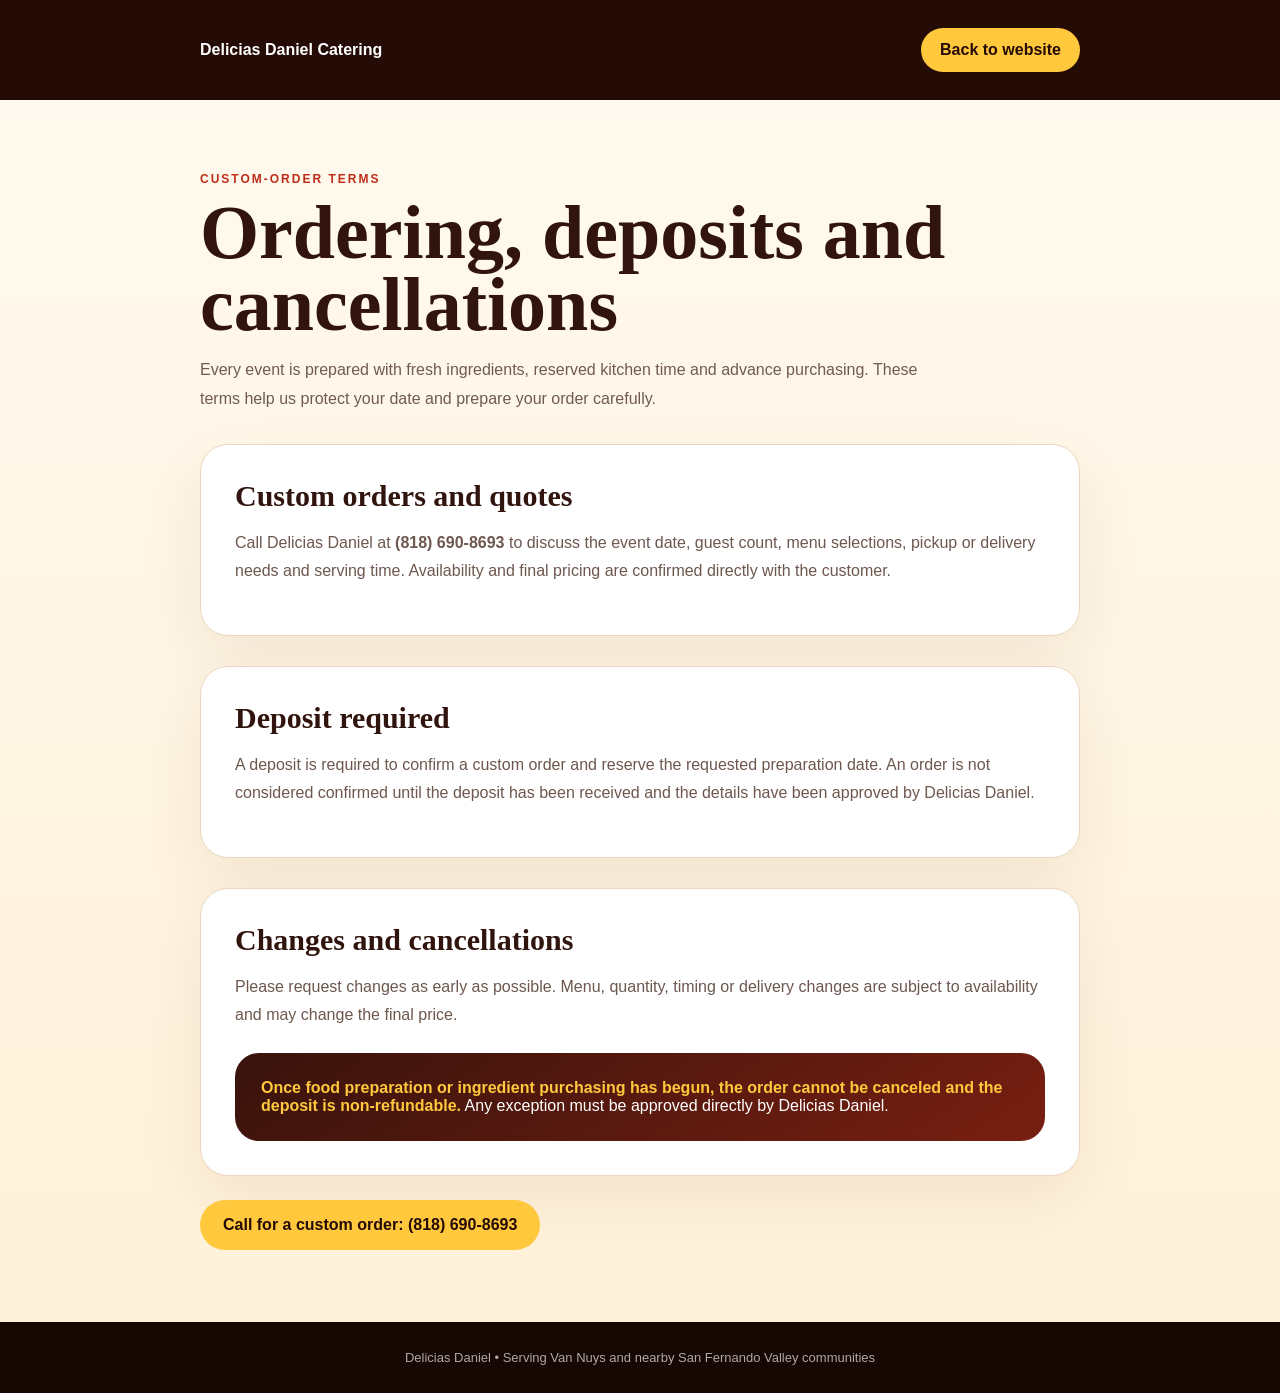
==== ordering-policy.html @ f448299a "Add professional ordering and deposit policy page" ====
<!doctype html>
<html lang="en">
<head>
  <meta charset="utf-8">
  <meta name="viewport" content="width=device-width,initial-scale=1">
  <title>Ordering Policy | Delicias Daniel Catering</title>
  <meta name="description" content="Review the custom-order, deposit, changes and cancellation policy for Delicias Daniel Catering in Van Nuys and the San Fernando Valley.">
  <link rel="canonical" href="https://deliciasdaniel.com/ordering-policy.html">
  <style>
    :root{--dark:#250b06;--red:#bd2d18;--gold:#ffc83d;--cream:#fff7e8;--ink:#30140d}
    *{box-sizing:border-box}body{margin:0;background:linear-gradient(180deg,#fffaf0,#fff1d8);color:var(--ink);font-family:Arial,sans-serif}.wrap{width:min(880px,calc(100% - 36px));margin:auto}header{padding:28px 0;background:var(--dark);color:white}header .wrap{display:flex;align-items:center;justify-content:space-between;gap:20px}header a{color:var(--dark);background:var(--gold);padding:13px 19px;border-radius:999px;font-weight:900;text-decoration:none}main{padding:72px 0}.eyebrow{color:var(--red);font-size:12px;font-weight:900;letter-spacing:2px;text-transform:uppercase}h1{margin:10px 0 16px;font-family:Georgia,serif;font-size:clamp(44px,8vw,76px);line-height:.95}.lead{max-width:720px;color:#705a52;line-height:1.8}.card{margin-top:30px;padding:34px;background:#fff;border:1px solid #ead7bd;border-radius:28px;box-shadow:0 24px 65px #6b2c1014}.card h2{font-family:Georgia,serif;font-size:30px;margin:0 0 12px}.card p{color:#6d574e;line-height:1.75}.notice{margin-top:24px;padding:26px;color:white;background:linear-gradient(145deg,#38130c,#781f11);border-radius:24px}.notice strong{color:var(--gold)}.cta{display:inline-flex;margin-top:24px;padding:16px 23px;border-radius:999px;background:var(--gold);color:var(--dark);font-weight:900;text-decoration:none}footer{padding:28px 0;color:#ffffffa6;background:#170703;text-align:center;font-size:13px}
  </style>
</head>
<body>
<header><div class="wrap"><strong>Delicias Daniel Catering</strong><a href="/">Back to website</a></div></header>
<main><div class="wrap">
  <div class="eyebrow">Custom-order terms</div>
  <h1>Ordering, deposits and cancellations</h1>
  <p class="lead">Every event is prepared with fresh ingredients, reserved kitchen time and advance purchasing. These terms help us protect your date and prepare your order carefully.</p>

  <section class="card">
    <h2>Custom orders and quotes</h2>
    <p>Call Delicias Daniel at <strong>(818) 690-8693</strong> to discuss the event date, guest count, menu selections, pickup or delivery needs and serving time. Availability and final pricing are confirmed directly with the customer.</p>
  </section>

  <section class="card">
    <h2>Deposit required</h2>
    <p>A deposit is required to confirm a custom order and reserve the requested preparation date. An order is not considered confirmed until the deposit has been received and the details have been approved by Delicias Daniel.</p>
  </section>

  <section class="card">
    <h2>Changes and cancellations</h2>
    <p>Please request changes as early as possible. Menu, quantity, timing or delivery changes are subject to availability and may change the final price.</p>
    <div class="notice"><strong>Once food preparation or ingredient purchasing has begun, the order cannot be canceled and the deposit is non-refundable.</strong> Any exception must be approved directly by Delicias Daniel.</div>
  </section>

  <a class="cta" href="tel:+18186908693">Call for a custom order: (818) 690-8693</a>
</div></main>
<footer>Delicias Daniel • Serving Van Nuys and nearby San Fernando Valley communities</footer>
</body>
</html>
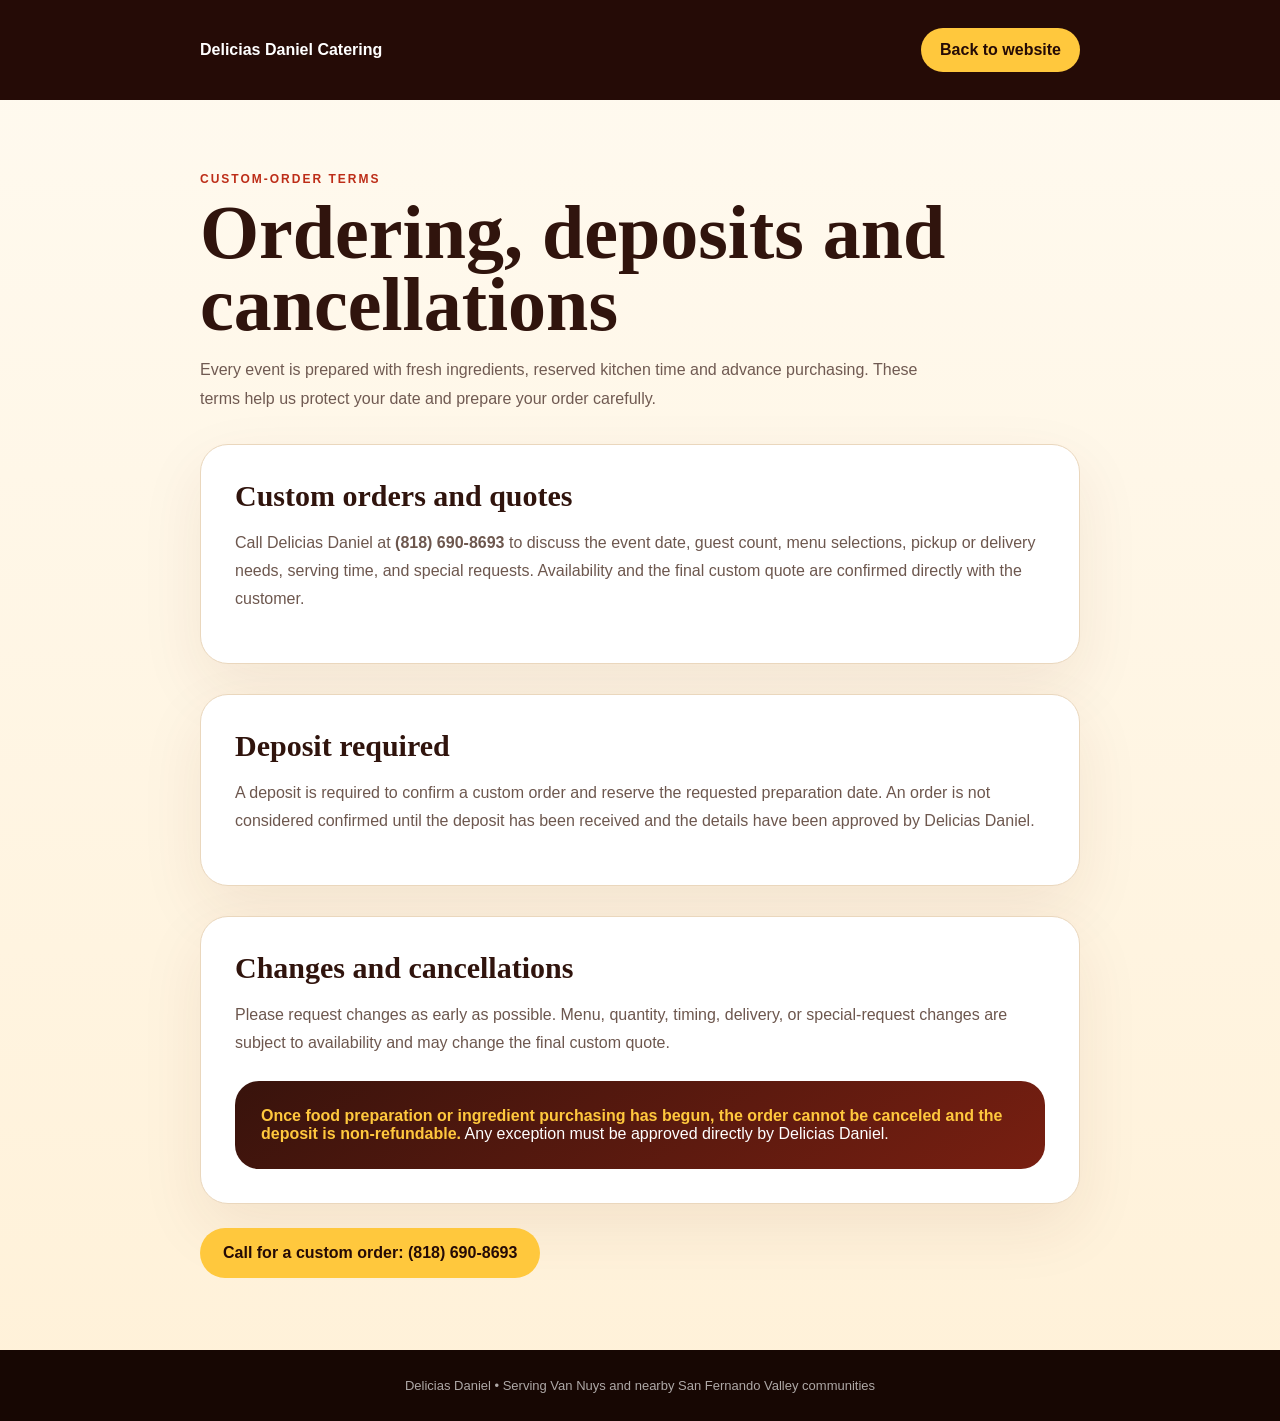
==== commit d7571534: "Align ordering policy with custom quote pricing" ====
--- a/ordering-policy.html
+++ b/ordering-policy.html
@@ -20,7 +20,7 @@
 
   <section class="card">
     <h2>Custom orders and quotes</h2>
-    <p>Call Delicias Daniel at <strong>(818) 690-8693</strong> to discuss the event date, guest count, menu selections, pickup or delivery needs and serving time. Availability and final pricing are confirmed directly with the customer.</p>
+    <p>Call Delicias Daniel at <strong>(818) 690-8693</strong> to discuss the event date, guest count, menu selections, pickup or delivery needs, serving time, and special requests. Availability and the final custom quote are confirmed directly with the customer.</p>
   </section>
 
   <section class="card">
@@ -30,7 +30,7 @@
 
   <section class="card">
     <h2>Changes and cancellations</h2>
-    <p>Please request changes as early as possible. Menu, quantity, timing or delivery changes are subject to availability and may change the final price.</p>
+    <p>Please request changes as early as possible. Menu, quantity, timing, delivery, or special-request changes are subject to availability and may change the final custom quote.</p>
     <div class="notice"><strong>Once food preparation or ingredient purchasing has begun, the order cannot be canceled and the deposit is non-refundable.</strong> Any exception must be approved directly by Delicias Daniel.</div>
   </section>
 
